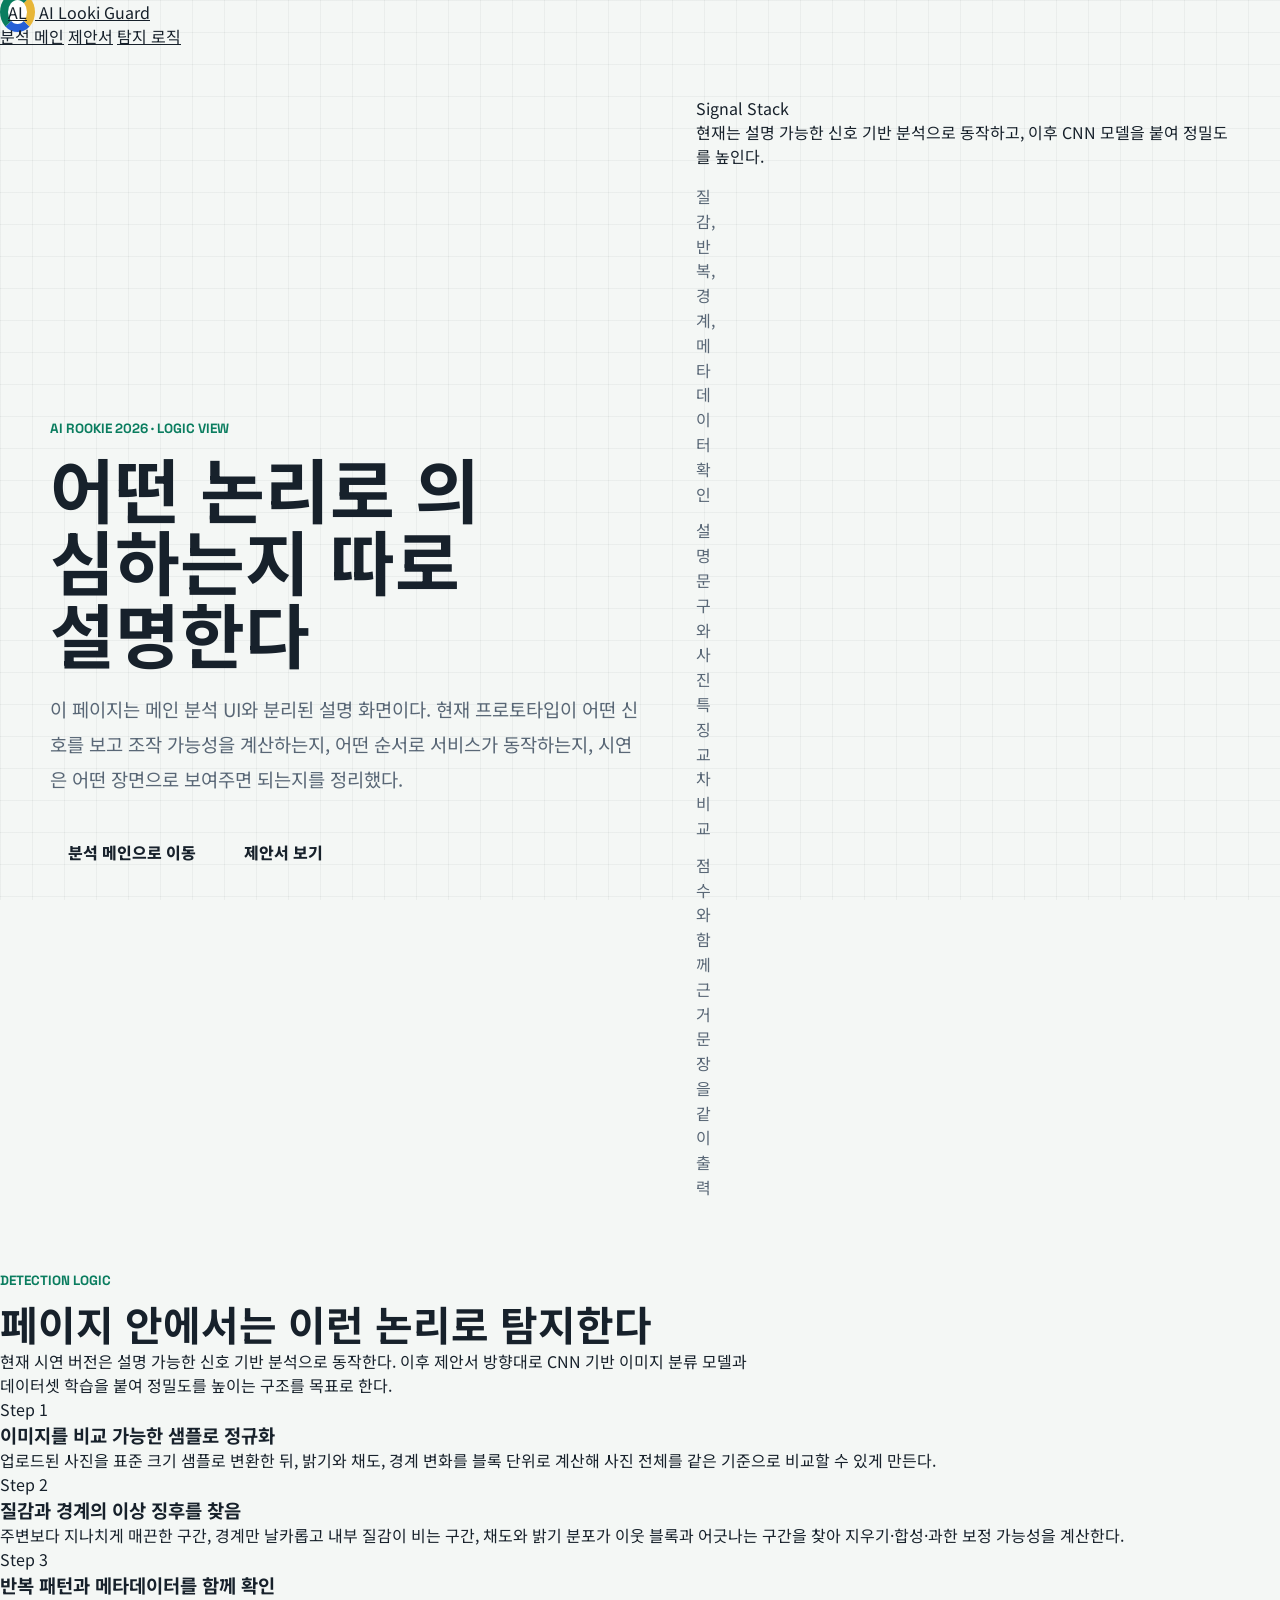
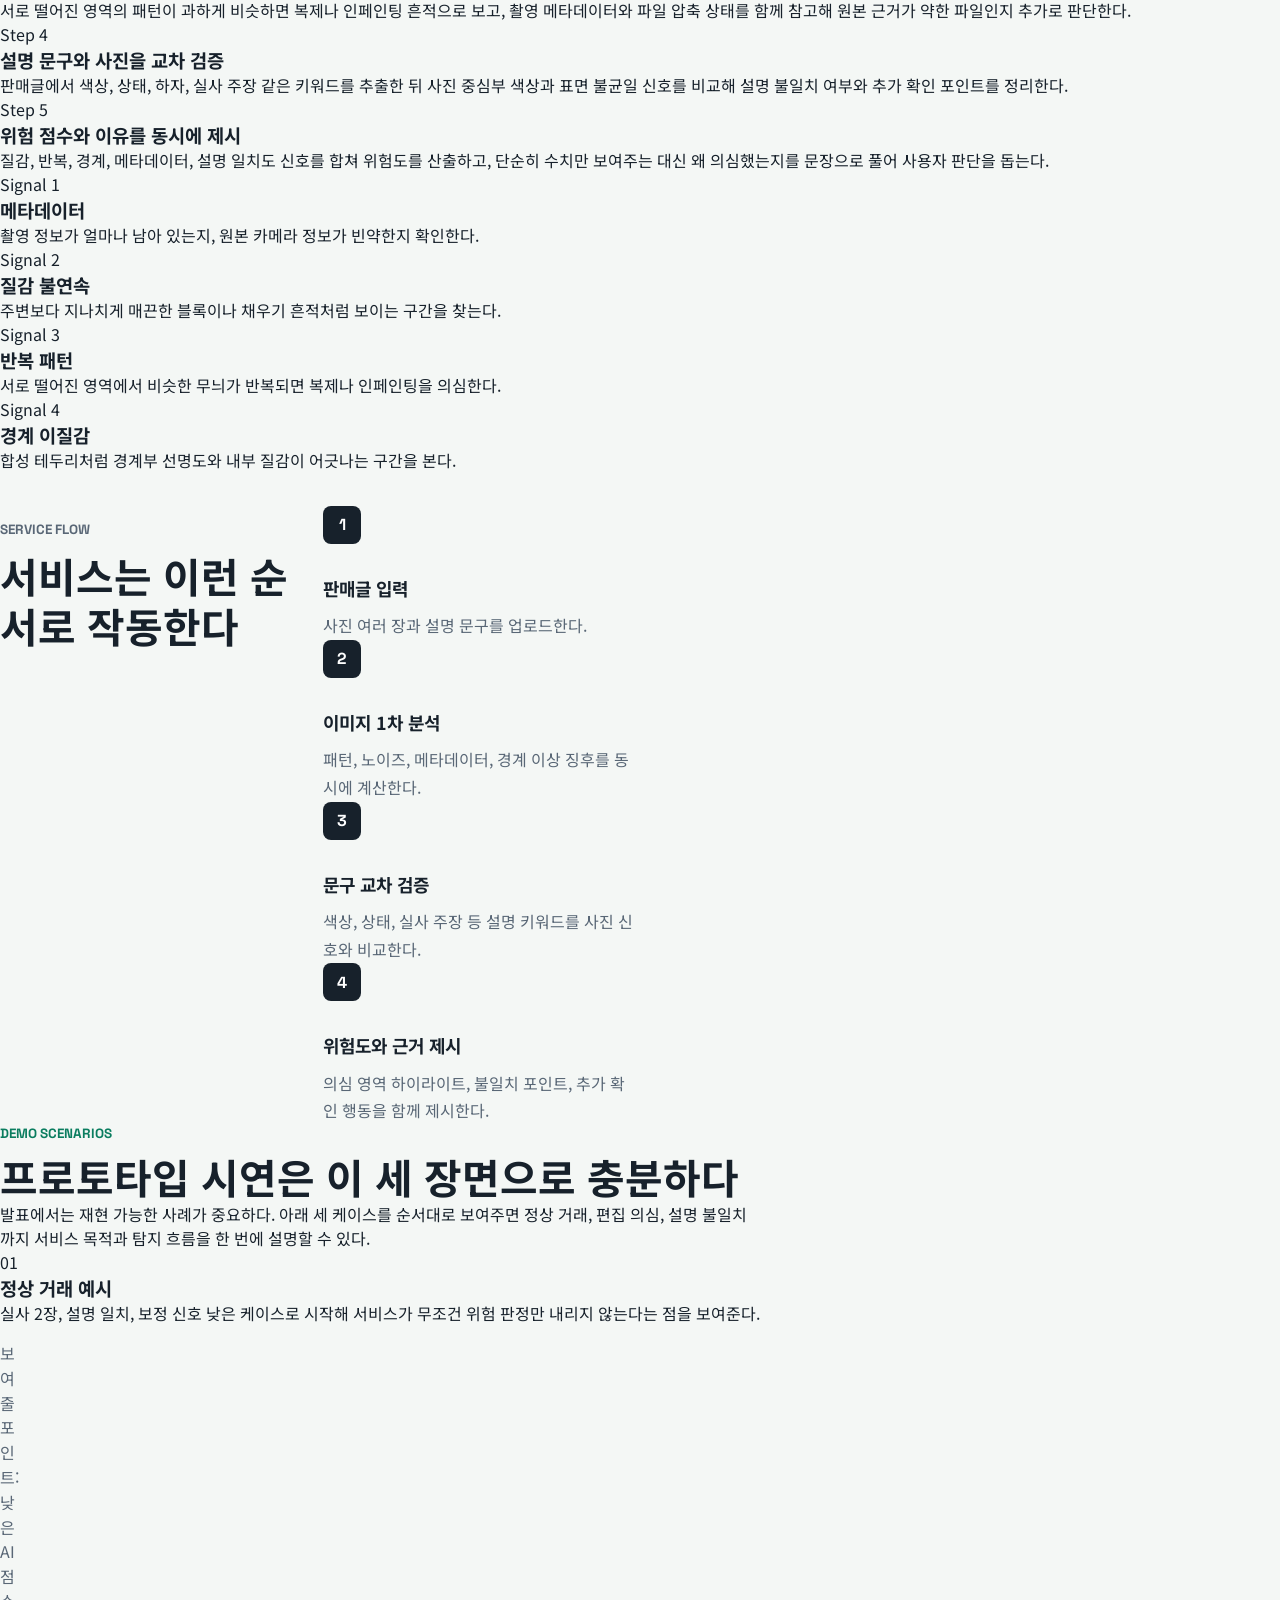
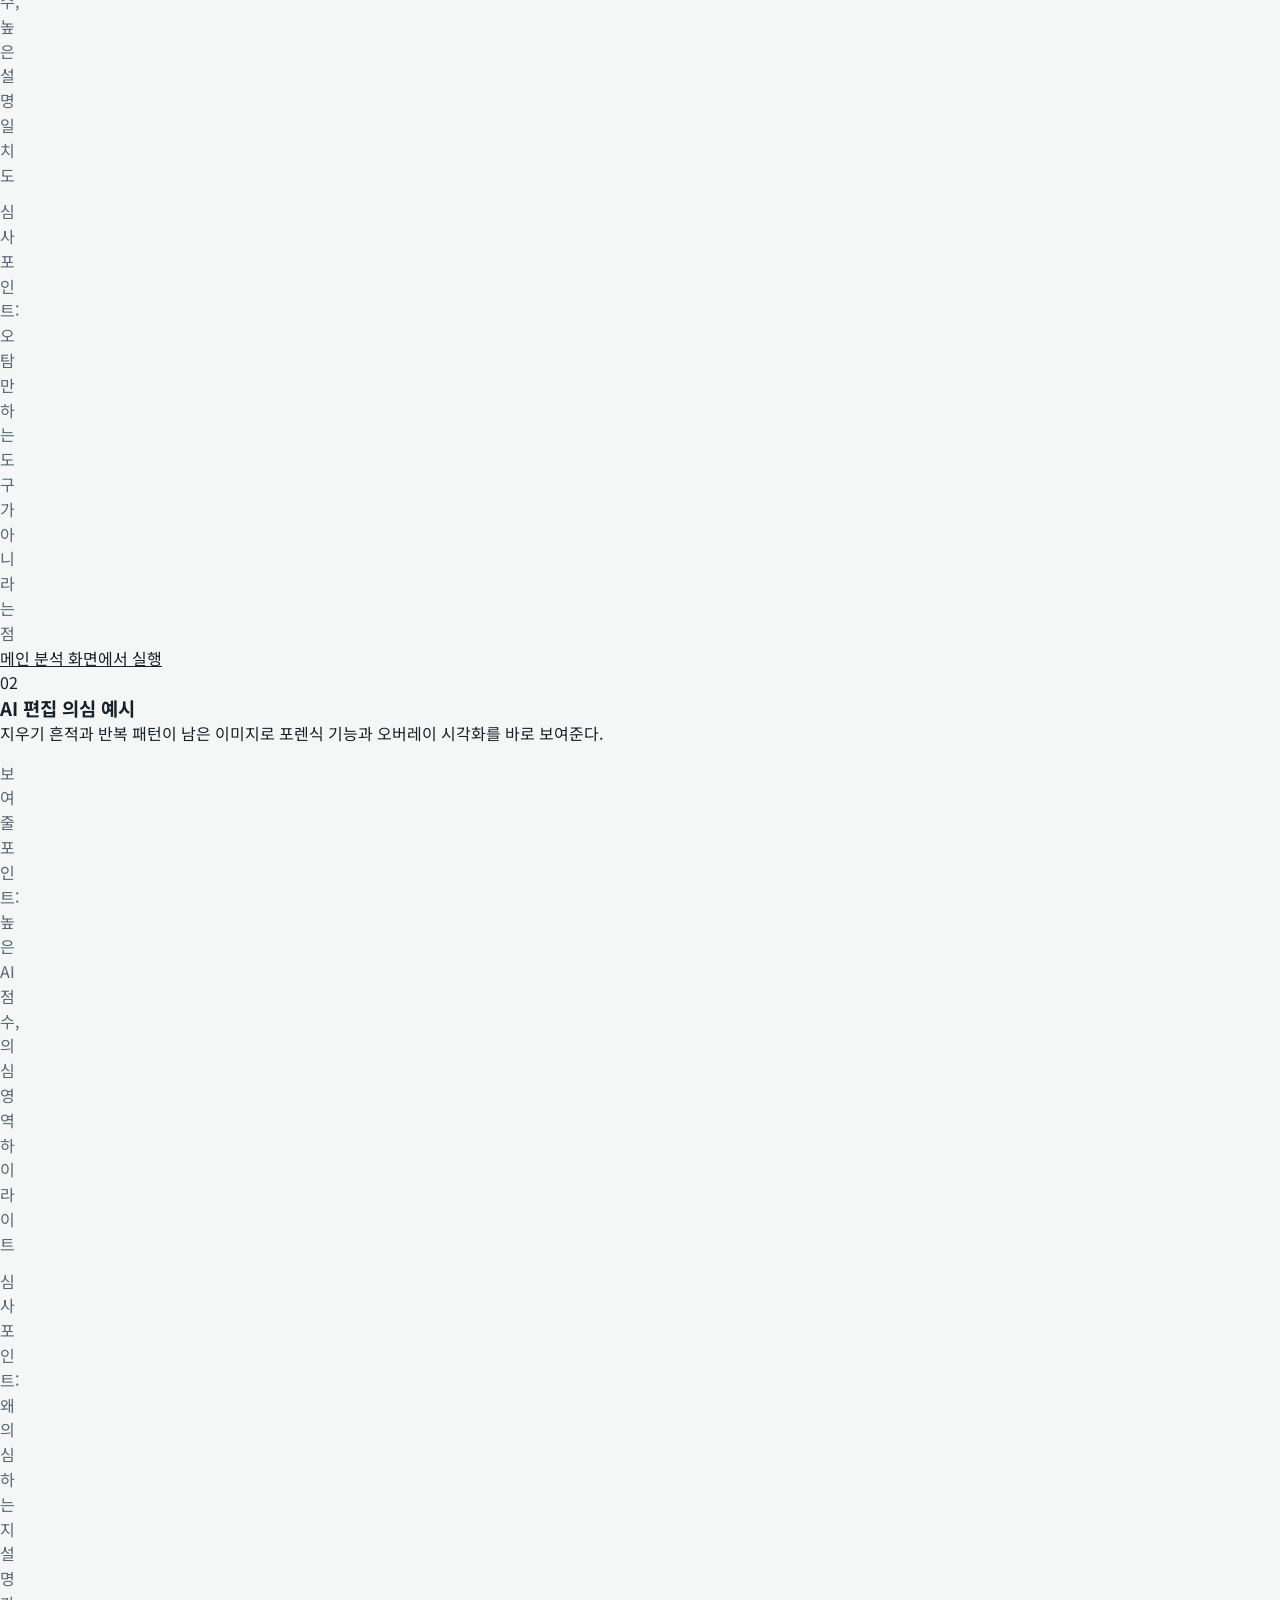
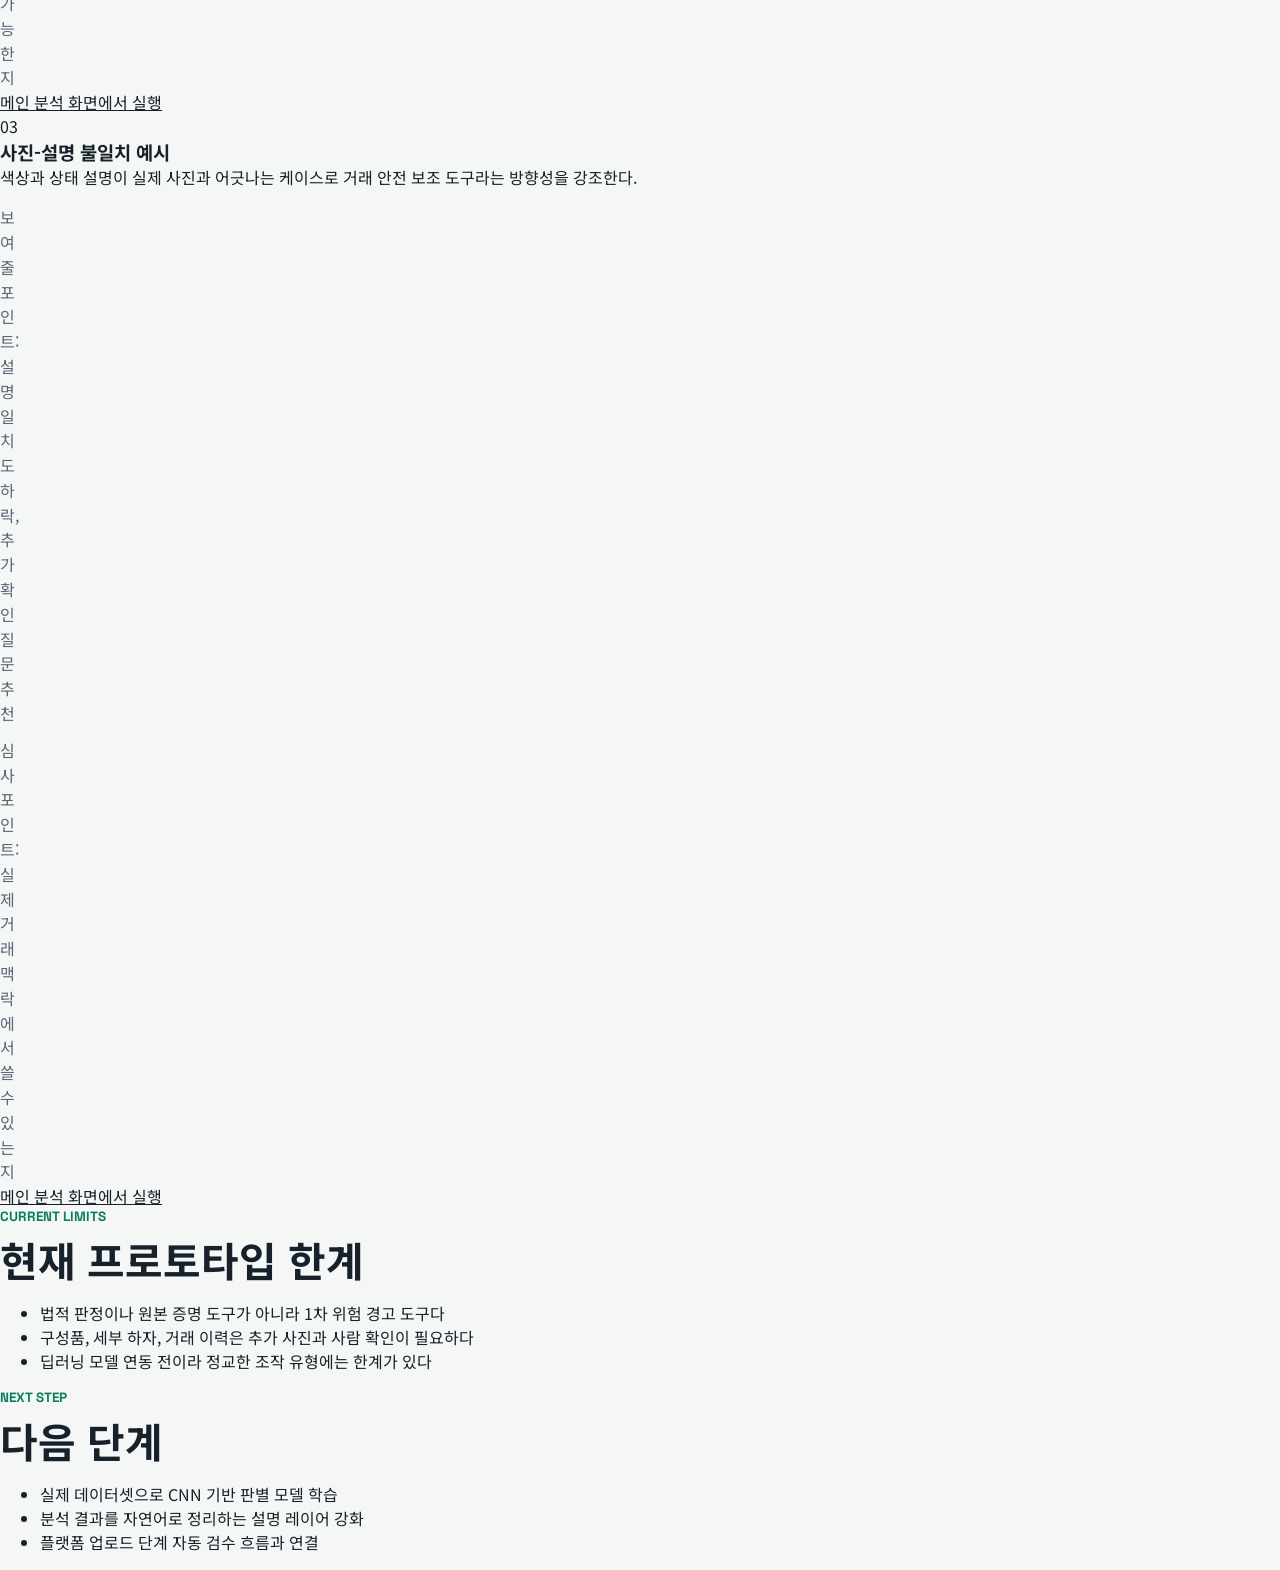
==== logic.html @ 7ae1e7b5 "Split AI Looki into analyzer, proposal, and logic pages" ====
<!DOCTYPE html>
<html lang="ko">
<head>
  <meta charset="UTF-8">
  <meta name="viewport" content="width=device-width, initial-scale=1.0">
  <title>AI Looki Guard · 탐지 로직</title>
  <meta
    name="description"
    content="AI Looki Guard 탐지 로직과 시연 흐름을 설명하는 페이지."
  >
  <link rel="preconnect" href="https://fonts.googleapis.com">
  <link rel="preconnect" href="https://fonts.gstatic.com" crossorigin>
  <link
    href="https://fonts.googleapis.com/css2?family=Space+Grotesk:wght@400;500;700&family=Noto+Sans+KR:wght@400;500;700;800&display=swap"
    rel="stylesheet"
  >
  <link rel="stylesheet" href="styles.css">
</head>
<body>
  <div class="page-glow" aria-hidden="true"></div>
  <div class="page-grid" aria-hidden="true"></div>

  <header class="site-shell header-shell">
    <div class="site-header panel-soft">
      <a class="site-brand" href="index.html">
        <span class="brand-mark">AL</span>
        <span>AI Looki Guard</span>
      </a>

      <nav class="site-nav" aria-label="주요 페이지">
        <a class="nav-link" href="index.html">분석 메인</a>
        <a class="nav-link" href="proposal.html">제안서</a>
        <a class="nav-link is-active" href="logic.html">탐지 로직</a>
      </nav>
    </div>
  </header>

  <main class="site-shell">
    <section class="hero page-hero panel">
      <div class="hero-copy">
        <p class="eyebrow">AI ROOKIE 2026 · Logic View</p>
        <h1>어떤 논리로 의심하는지 따로 설명한다</h1>
        <p class="hero-lead">
          이 페이지는 메인 분석 UI와 분리된 설명 화면이다. 현재 프로토타입이 어떤 신호를 보고 조작 가능성을
          계산하는지, 어떤 순서로 서비스가 동작하는지, 시연은 어떤 장면으로 보여주면 되는지를 정리했다.
        </p>
        <div class="hero-actions">
          <a class="button button-strong" href="index.html">분석 메인으로 이동</a>
          <a class="button button-ghost" href="proposal.html">제안서 보기</a>
        </div>
      </div>

      <div class="hero-card">
        <p class="card-label">Signal Stack</p>
        <p class="hero-side-title">현재는 설명 가능한 신호 기반 분석으로 동작하고, 이후 CNN 모델을 붙여 정밀도를 높인다.</p>
        <ul class="signal-list">
          <li>질감, 반복, 경계, 메타데이터 확인</li>
          <li>설명 문구와 사진 특징 교차 비교</li>
          <li>점수와 함께 근거 문장을 같이 출력</li>
        </ul>
      </div>
    </section>

    <section class="capability-section panel">
      <div class="section-heading section-heading-wide">
        <p class="eyebrow">Detection Logic</p>
        <h2>페이지 안에서는 이런 논리로 탐지한다</h2>
        <p class="body-copy">
          현재 시연 버전은 설명 가능한 신호 기반 분석으로 동작한다. 이후 제안서 방향대로 CNN 기반 이미지
          분류 모델과 데이터셋 학습을 붙여 정밀도를 높이는 구조를 목표로 한다.
        </p>
      </div>

      <div class="capability-grid">
        <article class="panel-soft capability-card">
          <span class="capability-kicker">Step 1</span>
          <h3>이미지를 비교 가능한 샘플로 정규화</h3>
          <p>
            업로드된 사진을 표준 크기 샘플로 변환한 뒤, 밝기와 채도, 경계 변화를 블록 단위로 계산해
            사진 전체를 같은 기준으로 비교할 수 있게 만든다.
          </p>
        </article>

        <article class="panel-soft capability-card">
          <span class="capability-kicker">Step 2</span>
          <h3>질감과 경계의 이상 징후를 찾음</h3>
          <p>
            주변보다 지나치게 매끈한 구간, 경계만 날카롭고 내부 질감이 비는 구간, 채도와 밝기 분포가
            이웃 블록과 어긋나는 구간을 찾아 지우기·합성·과한 보정 가능성을 계산한다.
          </p>
        </article>

        <article class="panel-soft capability-card">
          <span class="capability-kicker">Step 3</span>
          <h3>반복 패턴과 메타데이터를 함께 확인</h3>
          <p>
            서로 떨어진 영역의 패턴이 과하게 비슷하면 복제나 인페인팅 흔적으로 보고, 촬영 메타데이터와
            파일 압축 상태를 함께 참고해 원본 근거가 약한 파일인지 추가로 판단한다.
          </p>
        </article>

        <article class="panel-soft capability-card">
          <span class="capability-kicker">Step 4</span>
          <h3>설명 문구와 사진을 교차 검증</h3>
          <p>
            판매글에서 색상, 상태, 하자, 실사 주장 같은 키워드를 추출한 뒤 사진 중심부 색상과 표면
            불균일 신호를 비교해 설명 불일치 여부와 추가 확인 포인트를 정리한다.
          </p>
        </article>

        <article class="panel-soft capability-card">
          <span class="capability-kicker">Step 5</span>
          <h3>위험 점수와 이유를 동시에 제시</h3>
          <p>
            질감, 반복, 경계, 메타데이터, 설명 일치도 신호를 합쳐 위험도를 산출하고, 단순히 수치만 보여주는
            대신 왜 의심했는지를 문장으로 풀어 사용자 판단을 돕는다.
          </p>
        </article>
      </div>
    </section>

    <section class="page-link-grid signal-explain-grid">
      <article class="panel-soft page-link-card">
        <span class="page-link-kicker">Signal 1</span>
        <h3>메타데이터</h3>
        <p>촬영 정보가 얼마나 남아 있는지, 원본 카메라 정보가 빈약한지 확인한다.</p>
      </article>

      <article class="panel-soft page-link-card">
        <span class="page-link-kicker">Signal 2</span>
        <h3>질감 불연속</h3>
        <p>주변보다 지나치게 매끈한 블록이나 채우기 흔적처럼 보이는 구간을 찾는다.</p>
      </article>

      <article class="panel-soft page-link-card">
        <span class="page-link-kicker">Signal 3</span>
        <h3>반복 패턴</h3>
        <p>서로 떨어진 영역에서 비슷한 무늬가 반복되면 복제나 인페인팅을 의심한다.</p>
      </article>

      <article class="panel-soft page-link-card">
        <span class="page-link-kicker">Signal 4</span>
        <h3>경계 이질감</h3>
        <p>합성 테두리처럼 경계부 선명도와 내부 질감이 어긋나는 구간을 본다.</p>
      </article>
    </section>

    <section class="workflow panel">
      <div class="section-heading">
        <p class="eyebrow">Service Flow</p>
        <h2>서비스는 이런 순서로 작동한다</h2>
      </div>

      <div class="timeline">
        <article class="timeline-step">
          <span class="timeline-no">1</span>
          <h3>판매글 입력</h3>
          <p>사진 여러 장과 설명 문구를 업로드한다.</p>
        </article>
        <article class="timeline-step">
          <span class="timeline-no">2</span>
          <h3>이미지 1차 분석</h3>
          <p>패턴, 노이즈, 메타데이터, 경계 이상 징후를 동시에 계산한다.</p>
        </article>
        <article class="timeline-step">
          <span class="timeline-no">3</span>
          <h3>문구 교차 검증</h3>
          <p>색상, 상태, 실사 주장 등 설명 키워드를 사진 신호와 비교한다.</p>
        </article>
        <article class="timeline-step">
          <span class="timeline-no">4</span>
          <h3>위험도와 근거 제시</h3>
          <p>의심 영역 하이라이트, 불일치 포인트, 추가 확인 행동을 함께 제시한다.</p>
        </article>
      </div>
    </section>

    <section class="scenario-section panel">
      <div class="section-heading section-heading-wide">
        <p class="eyebrow">Demo Scenarios</p>
        <h2>프로토타입 시연은 이 세 장면으로 충분하다</h2>
        <p class="body-copy">
          발표에서는 재현 가능한 사례가 중요하다. 아래 세 케이스를 순서대로 보여주면 정상 거래,
          편집 의심, 설명 불일치까지 서비스 목적과 탐지 흐름을 한 번에 설명할 수 있다.
        </p>
      </div>

      <div class="scenario-grid">
        <article class="panel-soft scenario-card">
          <span class="scenario-index">01</span>
          <h3>정상 거래 예시</h3>
          <p class="body-copy compact-copy">
            실사 2장, 설명 일치, 보정 신호 낮은 케이스로 시작해 서비스가 무조건 위험 판정만 내리지 않는다는 점을 보여준다.
          </p>
          <ul class="signal-list scenario-list">
            <li>보여줄 포인트: 낮은 AI 점수, 높은 설명 일치도</li>
            <li>심사 포인트: 오탐만 하는 도구가 아니라는 점</li>
          </ul>
          <a class="sample-button scenario-button" href="index.html#live-detector">메인 분석 화면에서 실행</a>
        </article>

        <article class="panel-soft scenario-card">
          <span class="scenario-index">02</span>
          <h3>AI 편집 의심 예시</h3>
          <p class="body-copy compact-copy">
            지우기 흔적과 반복 패턴이 남은 이미지로 포렌식 기능과 오버레이 시각화를 바로 보여준다.
          </p>
          <ul class="signal-list scenario-list">
            <li>보여줄 포인트: 높은 AI 점수, 의심 영역 하이라이트</li>
            <li>심사 포인트: 왜 의심하는지 설명 가능한지</li>
          </ul>
          <a class="sample-button scenario-button" href="index.html#live-detector">메인 분석 화면에서 실행</a>
        </article>

        <article class="panel-soft scenario-card">
          <span class="scenario-index">03</span>
          <h3>사진-설명 불일치 예시</h3>
          <p class="body-copy compact-copy">
            색상과 상태 설명이 실제 사진과 어긋나는 케이스로 거래 안전 보조 도구라는 방향성을 강조한다.
          </p>
          <ul class="signal-list scenario-list">
            <li>보여줄 포인트: 설명 일치도 하락, 추가 확인 질문 추천</li>
            <li>심사 포인트: 실제 거래 맥락에서 쓸 수 있는지</li>
          </ul>
          <a class="sample-button scenario-button" href="index.html#live-detector">메인 분석 화면에서 실행</a>
        </article>
      </div>
    </section>

    <section class="section-grid">
      <section class="panel plan-card">
        <div class="section-heading">
          <p class="eyebrow">Current Limits</p>
          <h2>현재 프로토타입 한계</h2>
        </div>
        <ul class="detail-list">
          <li>법적 판정이나 원본 증명 도구가 아니라 1차 위험 경고 도구다</li>
          <li>구성품, 세부 하자, 거래 이력은 추가 사진과 사람 확인이 필요하다</li>
          <li>딥러닝 모델 연동 전이라 정교한 조작 유형에는 한계가 있다</li>
        </ul>
      </section>

      <section class="panel plan-card">
        <div class="section-heading">
          <p class="eyebrow">Next Step</p>
          <h2>다음 단계</h2>
        </div>
        <ul class="detail-list">
          <li>실제 데이터셋으로 CNN 기반 판별 모델 학습</li>
          <li>분석 결과를 자연어로 정리하는 설명 레이어 강화</li>
          <li>플랫폼 업로드 단계 자동 검수 흐름과 연결</li>
        </ul>
      </section>
    </section>
  </main>
</body>
</html>
---- styles.css ----
:root {
  --bg: #f4f7f5;
  --surface: #ffffff;
  --surface-strong: #eef4f1;
  --ink: #17212b;
  --muted: #596776;
  --line: #d7e0dc;
  --green: #0a7d5f;
  --green-soft: #dff3ed;
  --blue: #255fd7;
  --red: #d64f45;
  --yellow: #e7b638;
  --shadow: 0 18px 44px rgba(23, 33, 43, 0.12);
}

* {
  box-sizing: border-box;
}

html {
  scroll-behavior: smooth;
}

body {
  margin: 0;
  min-height: 100%;
  color: var(--ink);
  background: var(--bg);
  font-family: "Noto Sans KR", sans-serif;
}

body::before {
  content: "";
  position: fixed;
  inset: 0;
  z-index: -1;
  background-image:
    linear-gradient(rgba(23, 33, 43, 0.045) 1px, transparent 1px),
    linear-gradient(90deg, rgba(23, 33, 43, 0.045) 1px, transparent 1px);
  background-size: 32px 32px;
}

a {
  color: inherit;
}

h1,
h2,
h3,
p,
dl,
dd {
  margin: 0;
}

.topbar {
  position: sticky;
  top: 0;
  z-index: 20;
  display: flex;
  align-items: center;
  justify-content: space-between;
  gap: 24px;
  width: min(1180px, calc(100% - 40px));
  min-height: 68px;
  margin: 0 auto;
  padding: 12px 0;
  background: rgba(244, 247, 245, 0.86);
  backdrop-filter: blur(18px);
}

.brand {
  display: inline-flex;
  align-items: center;
  gap: 10px;
  font-family: "Space Grotesk", sans-serif;
  font-weight: 700;
  text-decoration: none;
}

.brand-mark {
  width: 28px;
  height: 28px;
  border: 8px solid var(--green);
  border-right-color: var(--yellow);
  border-bottom-color: var(--blue);
  border-radius: 50%;
  background: var(--surface);
}

.nav-links {
  display: flex;
  align-items: center;
  gap: 22px;
  color: var(--muted);
  font-size: 0.95rem;
  font-weight: 700;
}

.nav-links a {
  text-decoration: none;
}

.nav-links a:hover,
.nav-links a:focus-visible {
  color: var(--ink);
}

main {
  overflow: hidden;
}

.hero,
.section {
  width: min(1180px, calc(100% - 40px));
  margin: 0 auto;
}

.hero {
  display: grid;
  grid-template-columns: minmax(0, 1.05fr) minmax(360px, 0.95fr);
  gap: 56px;
  align-items: center;
  min-height: calc(100vh - 96px);
  padding: 48px 0 72px;
}

.hero-copy {
  max-width: 660px;
}

.eyebrow {
  color: var(--green);
  font-family: "Space Grotesk", sans-serif;
  font-size: 0.84rem;
  font-weight: 700;
  letter-spacing: 0;
  text-transform: uppercase;
}

h1 {
  max-width: 11ch;
  margin-top: 14px;
  font-size: 4.4rem;
  line-height: 1.03;
  letter-spacing: 0;
}

.hero-lead {
  max-width: 620px;
  margin-top: 24px;
  color: var(--muted);
  font-size: 1.17rem;
  line-height: 1.85;
}

.hero-actions {
  display: flex;
  flex-wrap: wrap;
  gap: 12px;
  margin-top: 32px;
}

.button {
  display: inline-flex;
  align-items: center;
  justify-content: center;
  min-height: 48px;
  padding: 0 18px;
  border-radius: 8px;
  font-weight: 800;
  text-decoration: none;
  transition:
    transform 180ms ease,
    border-color 180ms ease,
    background-color 180ms ease;
}

.button:hover,
.button:focus-visible {
  transform: translateY(-2px);
}

.button:disabled {
  cursor: not-allowed;
  opacity: 0.48;
  transform: none;
}

.button-primary {
  background: var(--ink);
  color: var(--surface);
}

.button-secondary {
  border: 1px solid var(--line);
  background: var(--surface);
}

.team-meta {
  display: grid;
  grid-template-columns: repeat(2, minmax(0, 1fr));
  gap: 14px;
  margin-top: 34px;
}

.team-meta div {
  min-height: 96px;
  padding: 16px;
  border: 1px solid var(--line);
  border-radius: 8px;
  background: rgba(255, 255, 255, 0.7);
}

.team-meta dt {
  color: var(--muted);
  font-size: 0.82rem;
  font-weight: 700;
}

.team-meta dd {
  margin-top: 8px;
  font-weight: 800;
  line-height: 1.45;
}

.scan-board {
  padding: 18px;
  border: 1px solid var(--line);
  border-radius: 8px;
  background: var(--surface);
  box-shadow: var(--shadow);
}

.listing-preview {
  display: grid;
  grid-template-columns: 190px minmax(0, 1fr);
  gap: 16px;
  align-items: stretch;
}

.sample-photo {
  position: relative;
  min-height: 220px;
  overflow: hidden;
  border: 1px solid #c8d3cf;
  border-radius: 8px;
  background:
    linear-gradient(135deg, rgba(37, 95, 215, 0.15) 0 24%, transparent 24% 100%),
    linear-gradient(160deg, #e9efee 0%, #ffffff 58%, #e1ebe7 100%);
}

.sample-photo::before {
  content: "";
  position: absolute;
  inset: 18px;
  border-radius: 8px;
  background:
    linear-gradient(90deg, transparent 0 44%, rgba(255, 255, 255, 0.68) 44% 52%, transparent 52% 100%),
    repeating-linear-gradient(0deg, rgba(23, 33, 43, 0.08) 0 2px, transparent 2px 9px);
  opacity: 0.5;
}

.phone-body {
  position: absolute;
  left: 50%;
  top: 28px;
  width: 86px;
  height: 164px;
  transform: translateX(-50%) rotate(-6deg);
  border: 7px solid #27313c;
  border-radius: 8px;
  background:
    linear-gradient(180deg, #202b36 0 18%, #f6f8f7 18% 100%);
  box-shadow: 0 18px 28px rgba(23, 33, 43, 0.22);
}

.scan-line {
  position: absolute;
  left: 14px;
  right: 14px;
  top: 104px;
  height: 3px;
  background: var(--green);
  box-shadow: 0 0 18px rgba(10, 125, 95, 0.64);
}

.heat {
  position: absolute;
  display: block;
  border: 2px solid var(--red);
  background: rgba(214, 79, 69, 0.14);
}

.heat-a {
  right: 38px;
  top: 48px;
  width: 36px;
  height: 28px;
}

.heat-b {
  left: 42px;
  bottom: 44px;
  width: 52px;
  height: 30px;
}

.heat-c {
  right: 30px;
  bottom: 68px;
  width: 38px;
  height: 42px;
}

.listing-copy {
  display: flex;
  flex-direction: column;
  justify-content: center;
  padding: 20px;
  border-radius: 8px;
  background: var(--surface-strong);
}

.listing-title {
  margin-bottom: 10px;
  font-size: 1.2rem;
  font-weight: 800;
}

.listing-copy p:last-child {
  color: var(--muted);
  line-height: 1.7;
}

.risk-summary {
  display: flex;
  align-items: center;
  justify-content: space-between;
  gap: 16px;
  margin-top: 16px;
  padding: 18px;
  border-radius: 8px;
  background: #17212b;
  color: var(--surface);
}

.label {
  display: block;
  margin-bottom: 4px;
  color: #aebac4;
  font-size: 0.82rem;
  font-weight: 700;
}

.risk-summary strong {
  font-size: 1.5rem;
}

.score {
  color: #ffd56f;
  font-family: "Space Grotesk", sans-serif;
  font-size: 2.8rem;
  font-weight: 700;
}

.signal-list {
  display: grid;
  gap: 12px;
  margin: 16px 0 0;
  padding: 0;
  list-style: none;
}

.signal-list li {
  display: grid;
  grid-template-columns: 12px minmax(0, 1fr);
  gap: 10px;
  align-items: start;
  color: var(--muted);
  line-height: 1.55;
}

.signal-dot {
  width: 10px;
  height: 10px;
  margin-top: 7px;
  border-radius: 50%;
}

.signal-dot.warning {
  background: var(--red);
}

.signal-dot.caution {
  background: var(--yellow);
}

.signal-dot.ok {
  background: var(--green);
}

.section {
  padding: 78px 0;
}

.section-heading {
  max-width: 760px;
}

.section-heading h2,
.impact-copy h2 {
  margin-top: 10px;
  font-size: 2.55rem;
  line-height: 1.22;
  letter-spacing: 0;
}

.scanner-layout {
  display: grid;
  grid-template-columns: minmax(320px, 0.92fr) minmax(0, 1.08fr);
  gap: 18px;
  margin-top: 34px;
}

.scanner-panel {
  min-height: 100%;
  padding: 22px;
  border: 1px solid var(--line);
  border-radius: 8px;
  background: var(--surface);
  box-shadow: 0 12px 30px rgba(23, 33, 43, 0.08);
}

.upload-zone {
  display: grid;
  min-height: 156px;
  place-items: center;
  gap: 8px;
  padding: 22px;
  border: 2px dashed #b8c7c1;
  border-radius: 8px;
  background: var(--surface-strong);
  color: var(--muted);
  text-align: center;
  cursor: pointer;
  transition:
    border-color 180ms ease,
    background-color 180ms ease,
    transform 180ms ease;
}

.upload-zone:hover,
.upload-zone:focus-within,
.upload-zone.is-dragging {
  border-color: var(--green);
  background: var(--green-soft);
  transform: translateY(-2px);
}

.upload-zone strong {
  color: var(--ink);
  font-size: 1.1rem;
}

.upload-token {
  display: grid;
  place-items: center;
  width: 46px;
  height: 46px;
  border-radius: 8px;
  background: var(--ink);
  color: var(--surface);
  font-family: "Space Grotesk", sans-serif;
  font-weight: 700;
}

.sr-only {
  position: absolute;
  width: 1px;
  height: 1px;
  padding: 0;
  overflow: hidden;
  clip: rect(0, 0, 0, 0);
  white-space: nowrap;
  border: 0;
}

.field-label {
  display: block;
  margin-top: 18px;
  font-size: 0.88rem;
  font-weight: 800;
}

textarea {
  width: 100%;
  margin-top: 8px;
  padding: 14px;
  border: 1px solid var(--line);
  border-radius: 8px;
  color: var(--ink);
  background: #fbfdfc;
  font: inherit;
  line-height: 1.55;
  resize: vertical;
}

textarea:focus-visible {
  outline: 3px solid rgba(10, 125, 95, 0.18);
  border-color: var(--green);
}

.scanner-actions {
  display: flex;
  flex-wrap: wrap;
  gap: 10px;
  margin-top: 14px;
}

.preview-box {
  position: relative;
  display: grid;
  min-height: 260px;
  margin-top: 18px;
  overflow: hidden;
  place-items: center;
  border: 1px solid var(--line);
  border-radius: 8px;
  background:
    linear-gradient(135deg, rgba(37, 95, 215, 0.08), transparent 36%),
    #f8fbfa;
}

.preview-box img {
  display: none;
  width: 100%;
  height: 100%;
  max-height: 420px;
  object-fit: contain;
}

.preview-box.has-image img {
  display: block;
}

.preview-placeholder {
  color: var(--muted);
  font-weight: 800;
}

.preview-box.has-image .preview-placeholder {
  display: none;
}

.preview-meta {
  margin-top: 10px;
  color: var(--muted);
  font-size: 0.9rem;
  line-height: 1.55;
}

.result-panel {
  display: grid;
  align-content: start;
  gap: 18px;
}

.result-topline {
  display: flex;
  align-items: center;
  justify-content: space-between;
  gap: 12px;
}

.verdict-badge,
.model-chip {
  display: inline-flex;
  align-items: center;
  min-height: 32px;
  padding: 0 10px;
  border-radius: 8px;
  font-size: 0.82rem;
  font-weight: 800;
}

.verdict-badge.neutral {
  background: #ecf1ef;
  color: var(--muted);
}

.verdict-badge.safe {
  background: var(--green-soft);
  color: var(--green);
}

.verdict-badge.caution {
  background: #fff4d6;
  color: #8b6200;
}

.verdict-badge.danger {
  background: #ffe4e1;
  color: var(--red);
}

.model-chip {
  background: #edf2ff;
  color: var(--blue);
}

.risk-meter {
  display: grid;
  grid-template-columns: 132px minmax(0, 1fr);
  gap: 20px;
  align-items: center;
}

.risk-ring {
  display: grid;
  width: 132px;
  height: 132px;
  place-items: center;
  border-radius: 50%;
  background:
    radial-gradient(circle, var(--surface) 0 58%, transparent 59%),
    conic-gradient(var(--green) 0deg, #e6eeeb 0deg);
  color: var(--ink);
}

.risk-ring strong {
  align-self: end;
  font-family: "Space Grotesk", sans-serif;
  font-size: 2.4rem;
  line-height: 1;
}

.risk-ring span {
  align-self: start;
  color: var(--muted);
  font-weight: 800;
}

.risk-meter h3 {
  font-size: 1.45rem;
  line-height: 1.35;
}

.risk-meter p {
  margin-top: 8px;
  color: var(--muted);
  line-height: 1.68;
}

.meter-bar {
  height: 10px;
  overflow: hidden;
  border-radius: 8px;
  background: #e6eeeb;
}

.meter-bar span {
  display: block;
  width: 0%;
  height: 100%;
  border-radius: 8px;
  background: var(--green);
  transition:
    width 240ms ease,
    background-color 240ms ease;
}

.result-list {
  display: grid;
  gap: 10px;
  margin: 0;
  padding: 0;
  list-style: none;
}

.result-list li {
  padding: 14px;
  border: 1px solid var(--line);
  border-radius: 8px;
  color: var(--muted);
  background: #fbfdfc;
  line-height: 1.62;
}

.metric-grid {
  display: grid;
  grid-template-columns: repeat(2, minmax(0, 1fr));
  gap: 10px;
}

.metric-grid article {
  min-height: 88px;
  padding: 14px;
  border: 1px solid var(--line);
  border-radius: 8px;
  background: var(--surface-strong);
}

.metric-grid span {
  display: block;
  color: var(--muted);
  font-size: 0.82rem;
  font-weight: 800;
}

.metric-grid strong {
  display: block;
  margin-top: 10px;
  font-family: "Space Grotesk", sans-serif;
  font-size: 1.6rem;
}

.problem-grid,
.build-grid {
  display: grid;
  grid-template-columns: repeat(3, minmax(0, 1fr));
  gap: 16px;
  margin-top: 34px;
}

.build-grid {
  grid-template-columns: repeat(4, minmax(0, 1fr));
}

.info-card {
  min-height: 214px;
  padding: 22px;
  border: 1px solid var(--line);
  border-radius: 8px;
  background: var(--surface);
}

.card-number {
  display: inline-block;
  margin-bottom: 42px;
  color: var(--green);
  font-family: "Space Grotesk", sans-serif;
  font-weight: 700;
}

.info-card h3,
.feature-row h3,
.workflow h3,
.roadmap h3 {
  font-size: 1.12rem;
  line-height: 1.35;
}

.info-card p,
.feature-row p,
.workflow p,
.roadmap p,
.impact-copy p {
  margin-top: 12px;
  color: var(--muted);
  line-height: 1.74;
}

.split-section {
  display: grid;
  grid-template-columns: minmax(280px, 0.78fr) minmax(0, 1fr);
  gap: 56px;
  align-items: start;
}

.feature-list {
  display: grid;
  gap: 12px;
}

.feature-row {
  display: grid;
  grid-template-columns: 44px minmax(0, 1fr);
  gap: 16px;
  padding: 20px;
  border: 1px solid var(--line);
  border-radius: 8px;
  background: rgba(255, 255, 255, 0.76);
}

.feature-index {
  display: grid;
  place-items: center;
  width: 44px;
  height: 44px;
  border-radius: 8px;
  background: var(--green-soft);
  color: var(--green);
  font-family: "Space Grotesk", sans-serif;
  font-weight: 700;
}

.workflow {
  display: grid;
  grid-template-columns: repeat(4, minmax(0, 1fr));
  gap: 12px;
  margin: 34px 0 0;
  padding: 0;
  list-style: none;
  counter-reset: none;
}

.workflow li {
  min-height: 216px;
  padding: 20px;
  border: 1px solid var(--line);
  border-radius: 8px;
  background: var(--surface);
}

.workflow span {
  display: grid;
  place-items: center;
  width: 38px;
  height: 38px;
  margin-bottom: 32px;
  border-radius: 8px;
  background: #17212b;
  color: var(--surface);
  font-family: "Space Grotesk", sans-serif;
  font-weight: 700;
}

.roadmap {
  display: grid;
  grid-template-columns: repeat(3, minmax(0, 1fr));
  gap: 0;
  margin-top: 34px;
  border: 1px solid var(--line);
  border-radius: 8px;
  overflow: hidden;
  background: var(--surface);
}

.roadmap article {
  min-height: 230px;
  padding: 24px;
  border-right: 1px solid var(--line);
}

.roadmap article:last-child {
  border-right: 0;
}

.roadmap span {
  display: inline-block;
  margin-bottom: 38px;
  color: var(--blue);
  font-weight: 800;
}

.impact-section {
  padding-bottom: 92px;
}

.impact-copy {
  max-width: 840px;
  padding: 34px;
  border-left: 6px solid var(--green);
  background: var(--surface);
  box-shadow: var(--shadow);
}

.impact-copy p:last-child {
  font-size: 1.05rem;
}

@media (max-width: 1040px) {
  .hero,
  .split-section,
  .scanner-layout {
    grid-template-columns: 1fr;
  }

  .hero {
    gap: 34px;
    min-height: auto;
  }

  .build-grid,
  .workflow {
    grid-template-columns: repeat(2, minmax(0, 1fr));
  }
}

@media (max-width: 760px) {
  .topbar {
    width: min(100% - 28px, 1180px);
    align-items: flex-start;
  }

  .nav-links {
    display: none;
  }

  .hero,
  .section {
    width: min(100% - 28px, 1180px);
  }

  .hero {
    padding-top: 30px;
    padding-bottom: 44px;
  }

  h1 {
    max-width: none;
    font-size: 3rem;
  }

  .hero-lead {
    font-size: 1.02rem;
  }

  .team-meta,
  .listing-preview,
  .problem-grid,
  .build-grid,
  .workflow,
  .roadmap {
    grid-template-columns: 1fr;
  }

  .section {
    padding: 54px 0;
  }

  .section-heading h2,
  .impact-copy h2 {
    font-size: 2rem;
  }

  .roadmap article {
    border-right: 0;
    border-bottom: 1px solid var(--line);
  }

  .roadmap article:last-child {
    border-bottom: 0;
  }

  .impact-copy {
    padding: 24px;
  }
}

@media (max-width: 520px) {
  h1 {
    font-size: 2.55rem;
  }

  .hero-actions {
    display: grid;
  }

  .button {
    width: 100%;
  }

  .risk-summary {
    align-items: flex-start;
    flex-direction: column;
  }

  .risk-meter,
  .metric-grid {
    grid-template-columns: 1fr;
  }

  .score {
    font-size: 2.25rem;
  }
}
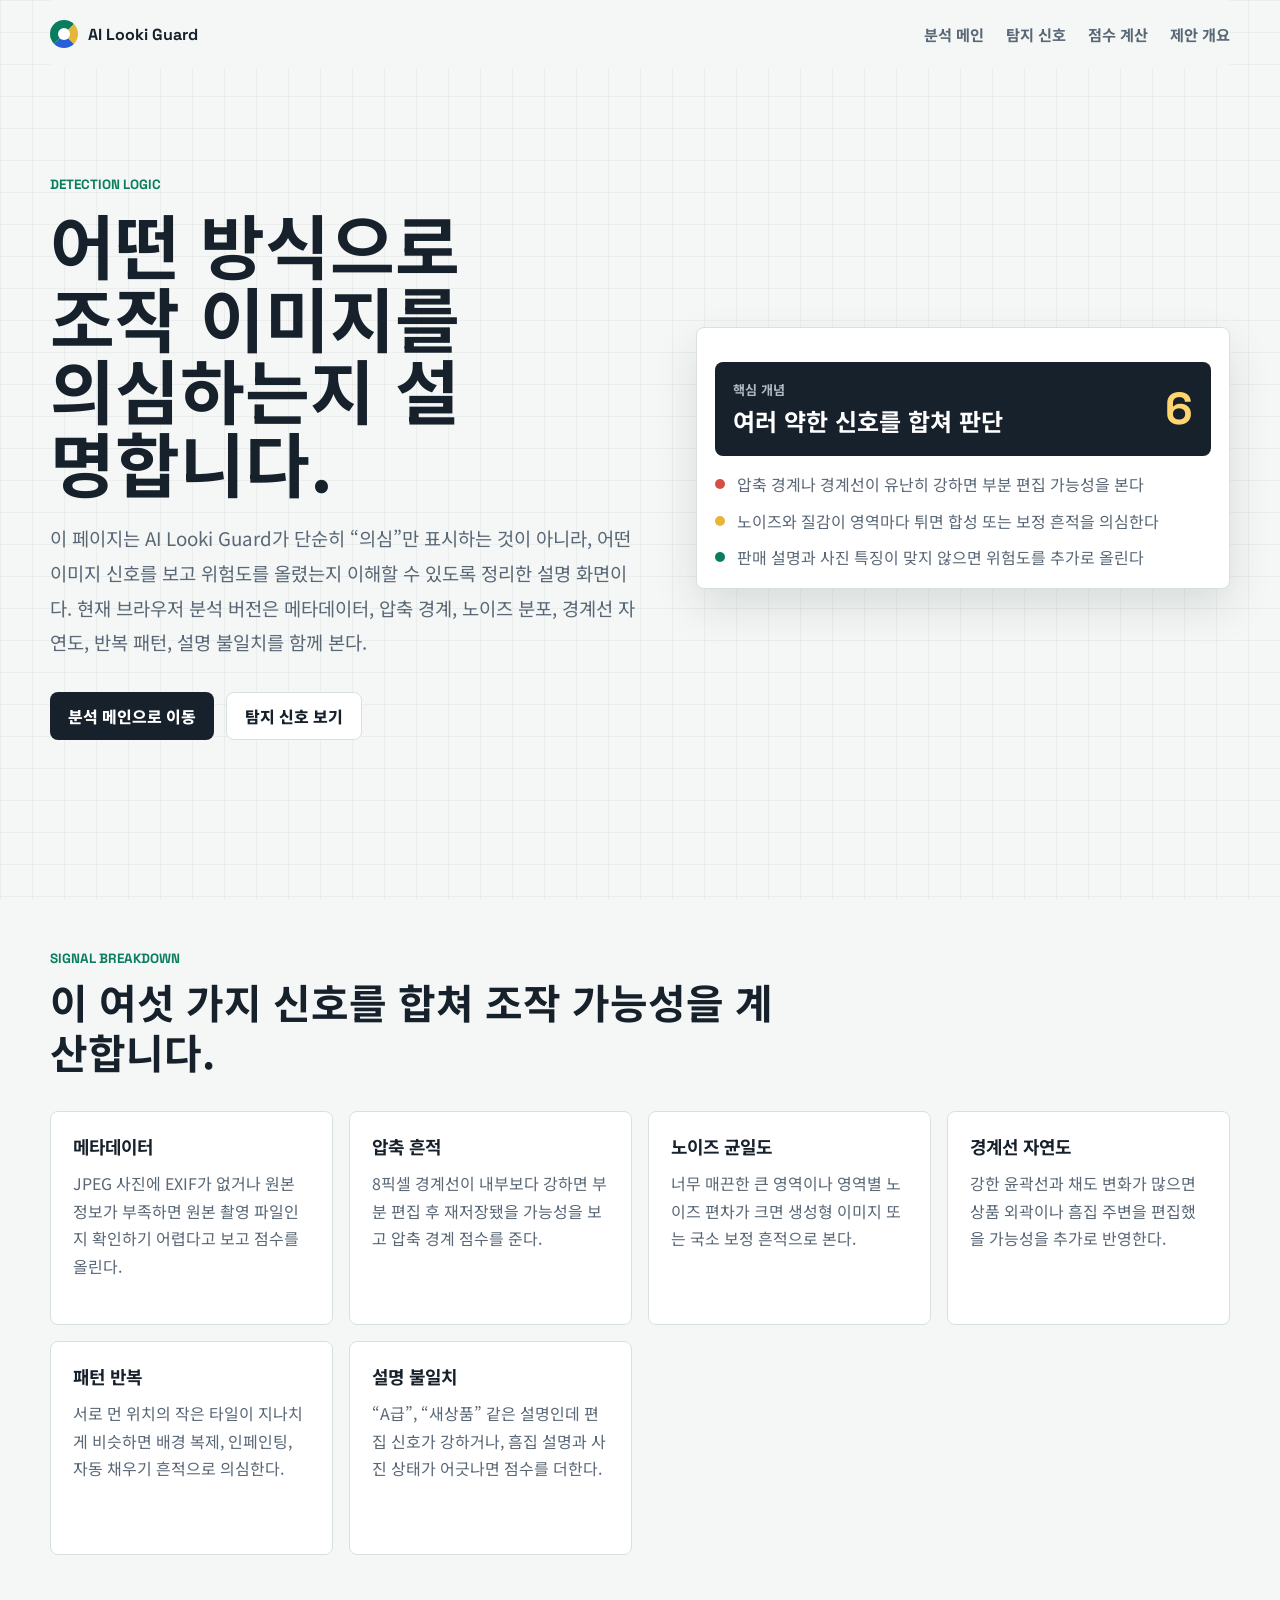
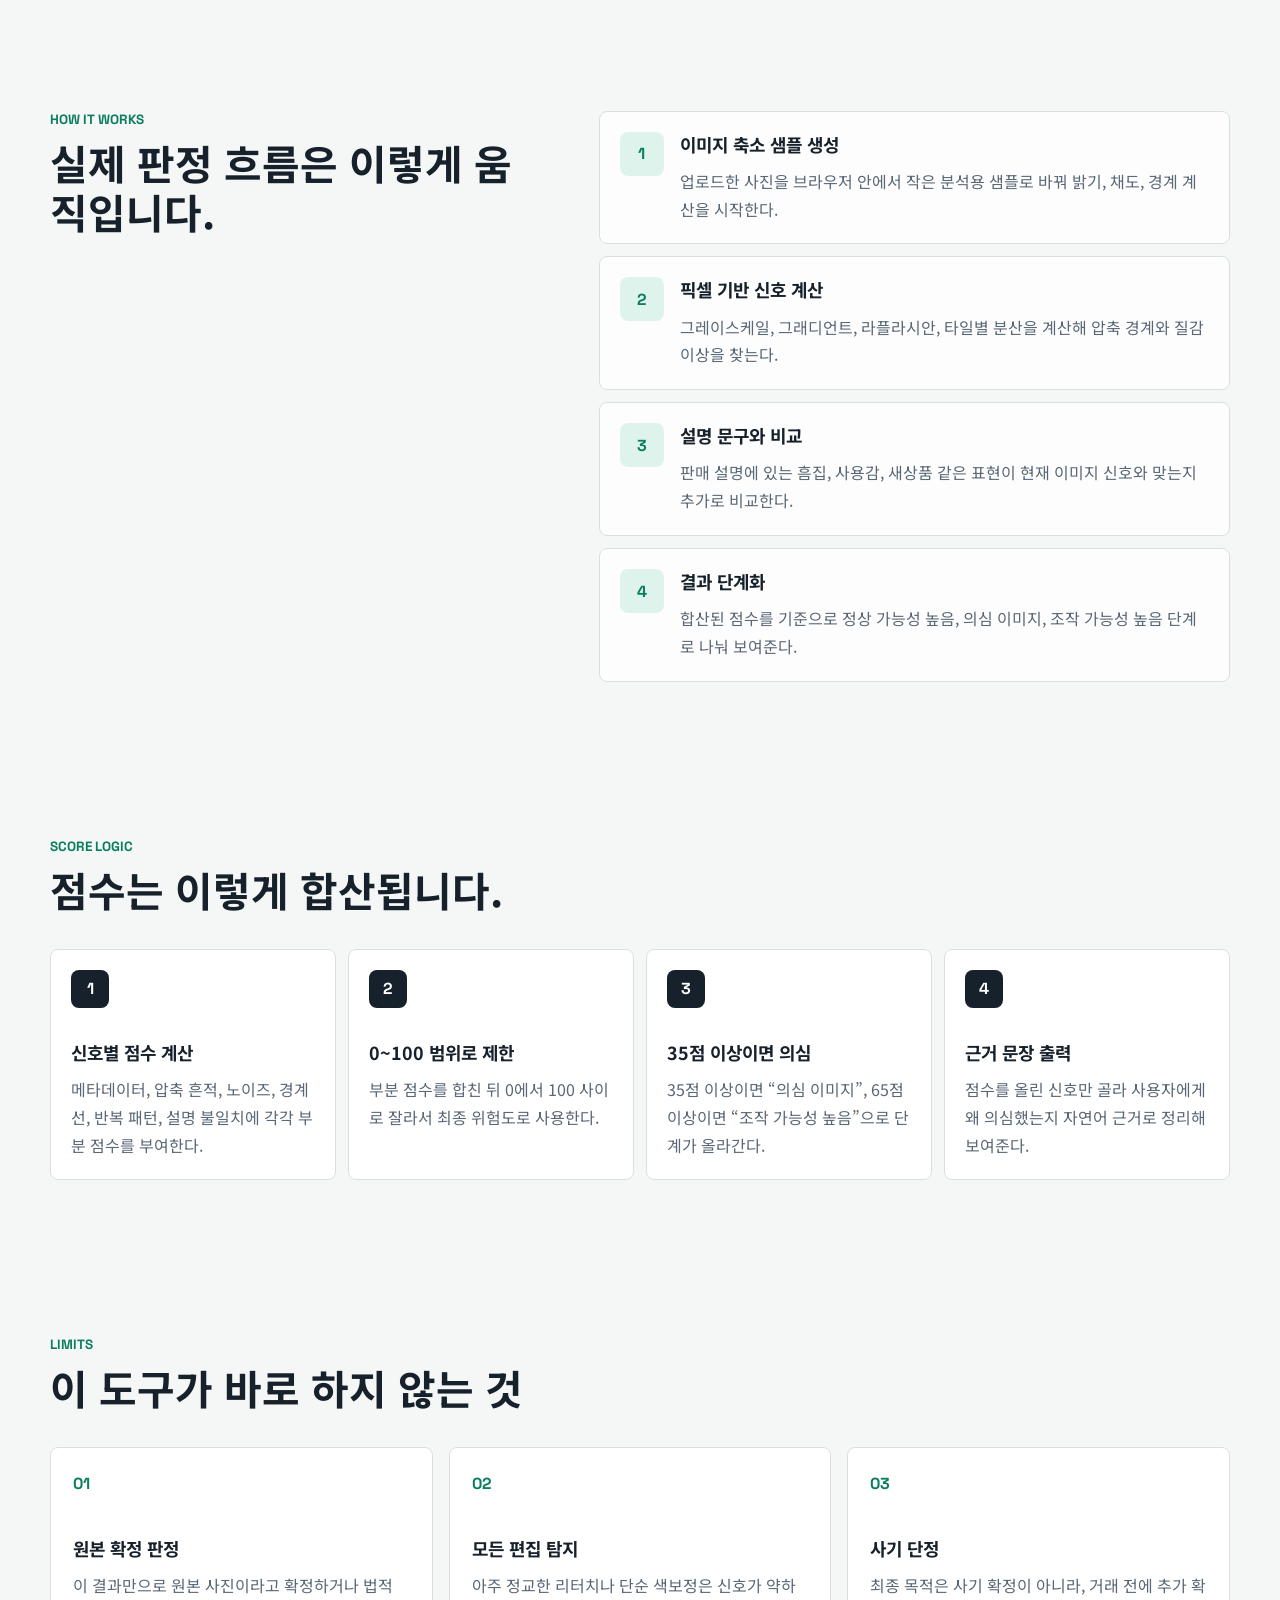
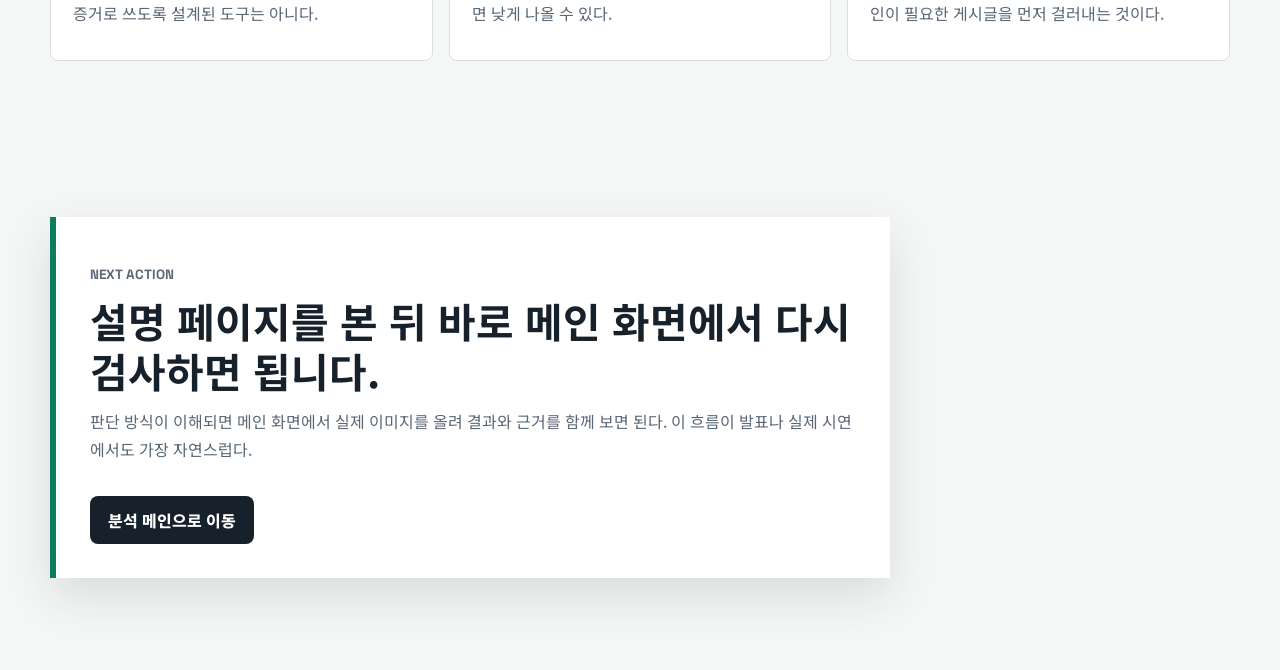
==== commit 4a30752c: "Make scanner the root page and add logic explainer" ====
--- a/logic.html
+++ b/logic.html
@@ -3,254 +3,209 @@
 <head>
   <meta charset="UTF-8">
   <meta name="viewport" content="width=device-width, initial-scale=1.0">
-  <title>AI Looki Guard · 탐지 로직</title>
+  <title>탐지 방식 설명 | AI Looki Guard</title>
   <meta
     name="description"
-    content="AI Looki Guard 탐지 로직과 시연 흐름을 설명하는 페이지."
+    content="AI Looki Guard가 어떤 방식으로 조작 이미지를 의심하는지 신호별로 설명하는 페이지입니다."
   >
   <link rel="preconnect" href="https://fonts.googleapis.com">
   <link rel="preconnect" href="https://fonts.gstatic.com" crossorigin>
   <link
-    href="https://fonts.googleapis.com/css2?family=Space+Grotesk:wght@400;500;700&family=Noto+Sans+KR:wght@400;500;700;800&display=swap"
+    href="https://fonts.googleapis.com/css2?family=Noto+Sans+KR:wght@400;500;700;800&family=Space+Grotesk:wght@500;700&display=swap"
     rel="stylesheet"
   >
   <link rel="stylesheet" href="styles.css">
 </head>
 <body>
-  <div class="page-glow" aria-hidden="true"></div>
-  <div class="page-grid" aria-hidden="true"></div>
-
-  <header class="site-shell header-shell">
-    <div class="site-header panel-soft">
-      <a class="site-brand" href="index.html">
-        <span class="brand-mark">AL</span>
-        <span>AI Looki Guard</span>
-      </a>
-
-      <nav class="site-nav" aria-label="주요 페이지">
-        <a class="nav-link" href="index.html">분석 메인</a>
-        <a class="nav-link" href="proposal.html">제안서</a>
-        <a class="nav-link is-active" href="logic.html">탐지 로직</a>
-      </nav>
-    </div>
+  <header class="topbar">
+    <a class="brand" href="index.html" aria-label="AI Looki Guard 홈">
+      <span class="brand-mark" aria-hidden="true"></span>
+      AI Looki Guard
+    </a>
+    <nav class="nav-links" aria-label="주요 섹션">
+      <a href="index.html">분석 메인</a>
+      <a href="#signals">탐지 신호</a>
+      <a href="#score">점수 계산</a>
+      <a href="proposal.html">제안 개요</a>
+    </nav>
   </header>
 
-  <main class="site-shell">
-    <section class="hero page-hero panel">
+  <main id="top">
+    <section class="hero" aria-labelledby="logic-title">
       <div class="hero-copy">
-        <p class="eyebrow">AI ROOKIE 2026 · Logic View</p>
-        <h1>어떤 논리로 의심하는지 따로 설명한다</h1>
+        <p class="eyebrow">Detection Logic</p>
+        <h1 id="logic-title">어떤 방식으로 조작 이미지를 의심하는지 설명합니다.</h1>
         <p class="hero-lead">
-          이 페이지는 메인 분석 UI와 분리된 설명 화면이다. 현재 프로토타입이 어떤 신호를 보고 조작 가능성을
-          계산하는지, 어떤 순서로 서비스가 동작하는지, 시연은 어떤 장면으로 보여주면 되는지를 정리했다.
+          이 페이지는 AI Looki Guard가 단순히 “의심”만 표시하는 것이 아니라, 어떤 이미지 신호를 보고
+          위험도를 올렸는지 이해할 수 있도록 정리한 설명 화면이다. 현재 브라우저 분석 버전은
+          메타데이터, 압축 경계, 노이즈 분포, 경계선 자연도, 반복 패턴, 설명 불일치를 함께 본다.
         </p>
         <div class="hero-actions">
-          <a class="button button-strong" href="index.html">분석 메인으로 이동</a>
-          <a class="button button-ghost" href="proposal.html">제안서 보기</a>
+          <a class="button button-primary" href="index.html">분석 메인으로 이동</a>
+          <a class="button button-secondary" href="#signals">탐지 신호 보기</a>
         </div>
       </div>
 
-      <div class="hero-card">
-        <p class="card-label">Signal Stack</p>
-        <p class="hero-side-title">현재는 설명 가능한 신호 기반 분석으로 동작하고, 이후 CNN 모델을 붙여 정밀도를 높인다.</p>
+      <aside class="scan-board" aria-label="탐지 신호 요약">
+        <div class="risk-summary">
+          <div>
+            <span class="label">핵심 개념</span>
+            <strong>여러 약한 신호를 합쳐 판단</strong>
+          </div>
+          <span class="score">6</span>
+        </div>
         <ul class="signal-list">
-          <li>질감, 반복, 경계, 메타데이터 확인</li>
-          <li>설명 문구와 사진 특징 교차 비교</li>
-          <li>점수와 함께 근거 문장을 같이 출력</li>
+          <li>
+            <span class="signal-dot warning"></span>
+            압축 경계나 경계선이 유난히 강하면 부분 편집 가능성을 본다
+          </li>
+          <li>
+            <span class="signal-dot caution"></span>
+            노이즈와 질감이 영역마다 튀면 합성 또는 보정 흔적을 의심한다
+          </li>
+          <li>
+            <span class="signal-dot ok"></span>
+            판매 설명과 사진 특징이 맞지 않으면 위험도를 추가로 올린다
+          </li>
         </ul>
-      </div>
-    </section>
-
-    <section class="capability-section panel">
-      <div class="section-heading section-heading-wide">
-        <p class="eyebrow">Detection Logic</p>
-        <h2>페이지 안에서는 이런 논리로 탐지한다</h2>
-        <p class="body-copy">
-          현재 시연 버전은 설명 가능한 신호 기반 분석으로 동작한다. 이후 제안서 방향대로 CNN 기반 이미지
-          분류 모델과 데이터셋 학습을 붙여 정밀도를 높이는 구조를 목표로 한다.
+      </aside>
+    </section>
+
+    <section id="signals" class="section build-section" aria-labelledby="signals-title">
+      <div class="section-heading">
+        <p class="eyebrow">Signal Breakdown</p>
+        <h2 id="signals-title">이 여섯 가지 신호를 합쳐 조작 가능성을 계산합니다.</h2>
+      </div>
+      <div class="build-grid">
+        <article class="info-card">
+          <h3>메타데이터</h3>
+          <p>JPEG 사진에 EXIF가 없거나 원본 정보가 부족하면 원본 촬영 파일인지 확인하기 어렵다고 보고 점수를 올린다.</p>
+        </article>
+        <article class="info-card">
+          <h3>압축 흔적</h3>
+          <p>8픽셀 경계선이 내부보다 강하면 부분 편집 후 재저장됐을 가능성을 보고 압축 경계 점수를 준다.</p>
+        </article>
+        <article class="info-card">
+          <h3>노이즈 균일도</h3>
+          <p>너무 매끈한 큰 영역이나 영역별 노이즈 편차가 크면 생성형 이미지 또는 국소 보정 흔적으로 본다.</p>
+        </article>
+        <article class="info-card">
+          <h3>경계선 자연도</h3>
+          <p>강한 윤곽선과 채도 변화가 많으면 상품 외곽이나 흠집 주변을 편집했을 가능성을 추가로 반영한다.</p>
+        </article>
+        <article class="info-card">
+          <h3>패턴 반복</h3>
+          <p>서로 먼 위치의 작은 타일이 지나치게 비슷하면 배경 복제, 인페인팅, 자동 채우기 흔적으로 의심한다.</p>
+        </article>
+        <article class="info-card">
+          <h3>설명 불일치</h3>
+          <p>“A급”, “새상품” 같은 설명인데 편집 신호가 강하거나, 흠집 설명과 사진 상태가 어긋나면 점수를 더한다.</p>
+        </article>
+      </div>
+    </section>
+
+    <section class="section split-section" aria-labelledby="flow-title">
+      <div class="section-heading">
+        <p class="eyebrow">How It Works</p>
+        <h2 id="flow-title">실제 판정 흐름은 이렇게 움직입니다.</h2>
+      </div>
+      <div class="feature-list">
+        <article class="feature-row">
+          <span class="feature-index">1</span>
+          <div>
+            <h3>이미지 축소 샘플 생성</h3>
+            <p>업로드한 사진을 브라우저 안에서 작은 분석용 샘플로 바꿔 밝기, 채도, 경계 계산을 시작한다.</p>
+          </div>
+        </article>
+        <article class="feature-row">
+          <span class="feature-index">2</span>
+          <div>
+            <h3>픽셀 기반 신호 계산</h3>
+            <p>그레이스케일, 그래디언트, 라플라시안, 타일별 분산을 계산해 압축 경계와 질감 이상을 찾는다.</p>
+          </div>
+        </article>
+        <article class="feature-row">
+          <span class="feature-index">3</span>
+          <div>
+            <h3>설명 문구와 비교</h3>
+            <p>판매 설명에 있는 흠집, 사용감, 새상품 같은 표현이 현재 이미지 신호와 맞는지 추가로 비교한다.</p>
+          </div>
+        </article>
+        <article class="feature-row">
+          <span class="feature-index">4</span>
+          <div>
+            <h3>결과 단계화</h3>
+            <p>합산된 점수를 기준으로 정상 가능성 높음, 의심 이미지, 조작 가능성 높음 단계로 나눠 보여준다.</p>
+          </div>
+        </article>
+      </div>
+    </section>
+
+    <section id="score" class="section workflow-section" aria-labelledby="score-title">
+      <div class="section-heading">
+        <p class="eyebrow">Score Logic</p>
+        <h2 id="score-title">점수는 이렇게 합산됩니다.</h2>
+      </div>
+      <ol class="workflow">
+        <li>
+          <span>1</span>
+          <h3>신호별 점수 계산</h3>
+          <p>메타데이터, 압축 흔적, 노이즈, 경계선, 반복 패턴, 설명 불일치에 각각 부분 점수를 부여한다.</p>
+        </li>
+        <li>
+          <span>2</span>
+          <h3>0~100 범위로 제한</h3>
+          <p>부분 점수를 합친 뒤 0에서 100 사이로 잘라서 최종 위험도로 사용한다.</p>
+        </li>
+        <li>
+          <span>3</span>
+          <h3>35점 이상이면 의심</h3>
+          <p>35점 이상이면 “의심 이미지”, 65점 이상이면 “조작 가능성 높음”으로 단계가 올라간다.</p>
+        </li>
+        <li>
+          <span>4</span>
+          <h3>근거 문장 출력</h3>
+          <p>점수를 올린 신호만 골라 사용자에게 왜 의심했는지 자연어 근거로 정리해 보여준다.</p>
+        </li>
+      </ol>
+    </section>
+
+    <section class="section problem-section" aria-labelledby="limits-title">
+      <div class="section-heading">
+        <p class="eyebrow">Limits</p>
+        <h2 id="limits-title">이 도구가 바로 하지 않는 것</h2>
+      </div>
+      <div class="problem-grid">
+        <article class="info-card">
+          <span class="card-number">01</span>
+          <h3>원본 확정 판정</h3>
+          <p>이 결과만으로 원본 사진이라고 확정하거나 법적 증거로 쓰도록 설계된 도구는 아니다.</p>
+        </article>
+        <article class="info-card">
+          <span class="card-number">02</span>
+          <h3>모든 편집 탐지</h3>
+          <p>아주 정교한 리터치나 단순 색보정은 신호가 약하면 낮게 나올 수 있다.</p>
+        </article>
+        <article class="info-card">
+          <span class="card-number">03</span>
+          <h3>사기 단정</h3>
+          <p>최종 목적은 사기 확정이 아니라, 거래 전에 추가 확인이 필요한 게시글을 먼저 걸러내는 것이다.</p>
+        </article>
+      </div>
+    </section>
+
+    <section class="section impact-section" aria-labelledby="next-action-title">
+      <div class="impact-copy">
+        <p class="eyebrow">Next Action</p>
+        <h2 id="next-action-title">설명 페이지를 본 뒤 바로 메인 화면에서 다시 검사하면 됩니다.</h2>
+        <p>
+          판단 방식이 이해되면 메인 화면에서 실제 이미지를 올려 결과와 근거를 함께 보면 된다.
+          이 흐름이 발표나 실제 시연에서도 가장 자연스럽다.
         </p>
-      </div>
-
-      <div class="capability-grid">
-        <article class="panel-soft capability-card">
-          <span class="capability-kicker">Step 1</span>
-          <h3>이미지를 비교 가능한 샘플로 정규화</h3>
-          <p>
-            업로드된 사진을 표준 크기 샘플로 변환한 뒤, 밝기와 채도, 경계 변화를 블록 단위로 계산해
-            사진 전체를 같은 기준으로 비교할 수 있게 만든다.
-          </p>
-        </article>
-
-        <article class="panel-soft capability-card">
-          <span class="capability-kicker">Step 2</span>
-          <h3>질감과 경계의 이상 징후를 찾음</h3>
-          <p>
-            주변보다 지나치게 매끈한 구간, 경계만 날카롭고 내부 질감이 비는 구간, 채도와 밝기 분포가
-            이웃 블록과 어긋나는 구간을 찾아 지우기·합성·과한 보정 가능성을 계산한다.
-          </p>
-        </article>
-
-        <article class="panel-soft capability-card">
-          <span class="capability-kicker">Step 3</span>
-          <h3>반복 패턴과 메타데이터를 함께 확인</h3>
-          <p>
-            서로 떨어진 영역의 패턴이 과하게 비슷하면 복제나 인페인팅 흔적으로 보고, 촬영 메타데이터와
-            파일 압축 상태를 함께 참고해 원본 근거가 약한 파일인지 추가로 판단한다.
-          </p>
-        </article>
-
-        <article class="panel-soft capability-card">
-          <span class="capability-kicker">Step 4</span>
-          <h3>설명 문구와 사진을 교차 검증</h3>
-          <p>
-            판매글에서 색상, 상태, 하자, 실사 주장 같은 키워드를 추출한 뒤 사진 중심부 색상과 표면
-            불균일 신호를 비교해 설명 불일치 여부와 추가 확인 포인트를 정리한다.
-          </p>
-        </article>
-
-        <article class="panel-soft capability-card">
-          <span class="capability-kicker">Step 5</span>
-          <h3>위험 점수와 이유를 동시에 제시</h3>
-          <p>
-            질감, 반복, 경계, 메타데이터, 설명 일치도 신호를 합쳐 위험도를 산출하고, 단순히 수치만 보여주는
-            대신 왜 의심했는지를 문장으로 풀어 사용자 판단을 돕는다.
-          </p>
-        </article>
-      </div>
-    </section>
-
-    <section class="page-link-grid signal-explain-grid">
-      <article class="panel-soft page-link-card">
-        <span class="page-link-kicker">Signal 1</span>
-        <h3>메타데이터</h3>
-        <p>촬영 정보가 얼마나 남아 있는지, 원본 카메라 정보가 빈약한지 확인한다.</p>
-      </article>
-
-      <article class="panel-soft page-link-card">
-        <span class="page-link-kicker">Signal 2</span>
-        <h3>질감 불연속</h3>
-        <p>주변보다 지나치게 매끈한 블록이나 채우기 흔적처럼 보이는 구간을 찾는다.</p>
-      </article>
-
-      <article class="panel-soft page-link-card">
-        <span class="page-link-kicker">Signal 3</span>
-        <h3>반복 패턴</h3>
-        <p>서로 떨어진 영역에서 비슷한 무늬가 반복되면 복제나 인페인팅을 의심한다.</p>
-      </article>
-
-      <article class="panel-soft page-link-card">
-        <span class="page-link-kicker">Signal 4</span>
-        <h3>경계 이질감</h3>
-        <p>합성 테두리처럼 경계부 선명도와 내부 질감이 어긋나는 구간을 본다.</p>
-      </article>
-    </section>
-
-    <section class="workflow panel">
-      <div class="section-heading">
-        <p class="eyebrow">Service Flow</p>
-        <h2>서비스는 이런 순서로 작동한다</h2>
-      </div>
-
-      <div class="timeline">
-        <article class="timeline-step">
-          <span class="timeline-no">1</span>
-          <h3>판매글 입력</h3>
-          <p>사진 여러 장과 설명 문구를 업로드한다.</p>
-        </article>
-        <article class="timeline-step">
-          <span class="timeline-no">2</span>
-          <h3>이미지 1차 분석</h3>
-          <p>패턴, 노이즈, 메타데이터, 경계 이상 징후를 동시에 계산한다.</p>
-        </article>
-        <article class="timeline-step">
-          <span class="timeline-no">3</span>
-          <h3>문구 교차 검증</h3>
-          <p>색상, 상태, 실사 주장 등 설명 키워드를 사진 신호와 비교한다.</p>
-        </article>
-        <article class="timeline-step">
-          <span class="timeline-no">4</span>
-          <h3>위험도와 근거 제시</h3>
-          <p>의심 영역 하이라이트, 불일치 포인트, 추가 확인 행동을 함께 제시한다.</p>
-        </article>
-      </div>
-    </section>
-
-    <section class="scenario-section panel">
-      <div class="section-heading section-heading-wide">
-        <p class="eyebrow">Demo Scenarios</p>
-        <h2>프로토타입 시연은 이 세 장면으로 충분하다</h2>
-        <p class="body-copy">
-          발표에서는 재현 가능한 사례가 중요하다. 아래 세 케이스를 순서대로 보여주면 정상 거래,
-          편집 의심, 설명 불일치까지 서비스 목적과 탐지 흐름을 한 번에 설명할 수 있다.
-        </p>
-      </div>
-
-      <div class="scenario-grid">
-        <article class="panel-soft scenario-card">
-          <span class="scenario-index">01</span>
-          <h3>정상 거래 예시</h3>
-          <p class="body-copy compact-copy">
-            실사 2장, 설명 일치, 보정 신호 낮은 케이스로 시작해 서비스가 무조건 위험 판정만 내리지 않는다는 점을 보여준다.
-          </p>
-          <ul class="signal-list scenario-list">
-            <li>보여줄 포인트: 낮은 AI 점수, 높은 설명 일치도</li>
-            <li>심사 포인트: 오탐만 하는 도구가 아니라는 점</li>
-          </ul>
-          <a class="sample-button scenario-button" href="index.html#live-detector">메인 분석 화면에서 실행</a>
-        </article>
-
-        <article class="panel-soft scenario-card">
-          <span class="scenario-index">02</span>
-          <h3>AI 편집 의심 예시</h3>
-          <p class="body-copy compact-copy">
-            지우기 흔적과 반복 패턴이 남은 이미지로 포렌식 기능과 오버레이 시각화를 바로 보여준다.
-          </p>
-          <ul class="signal-list scenario-list">
-            <li>보여줄 포인트: 높은 AI 점수, 의심 영역 하이라이트</li>
-            <li>심사 포인트: 왜 의심하는지 설명 가능한지</li>
-          </ul>
-          <a class="sample-button scenario-button" href="index.html#live-detector">메인 분석 화면에서 실행</a>
-        </article>
-
-        <article class="panel-soft scenario-card">
-          <span class="scenario-index">03</span>
-          <h3>사진-설명 불일치 예시</h3>
-          <p class="body-copy compact-copy">
-            색상과 상태 설명이 실제 사진과 어긋나는 케이스로 거래 안전 보조 도구라는 방향성을 강조한다.
-          </p>
-          <ul class="signal-list scenario-list">
-            <li>보여줄 포인트: 설명 일치도 하락, 추가 확인 질문 추천</li>
-            <li>심사 포인트: 실제 거래 맥락에서 쓸 수 있는지</li>
-          </ul>
-          <a class="sample-button scenario-button" href="index.html#live-detector">메인 분석 화면에서 실행</a>
-        </article>
-      </div>
-    </section>
-
-    <section class="section-grid">
-      <section class="panel plan-card">
-        <div class="section-heading">
-          <p class="eyebrow">Current Limits</p>
-          <h2>현재 프로토타입 한계</h2>
+        <div class="hero-actions">
+          <a class="button button-primary" href="index.html">분석 메인으로 이동</a>
         </div>
-        <ul class="detail-list">
-          <li>법적 판정이나 원본 증명 도구가 아니라 1차 위험 경고 도구다</li>
-          <li>구성품, 세부 하자, 거래 이력은 추가 사진과 사람 확인이 필요하다</li>
-          <li>딥러닝 모델 연동 전이라 정교한 조작 유형에는 한계가 있다</li>
-        </ul>
-      </section>
-
-      <section class="panel plan-card">
-        <div class="section-heading">
-          <p class="eyebrow">Next Step</p>
-          <h2>다음 단계</h2>
-        </div>
-        <ul class="detail-list">
-          <li>실제 데이터셋으로 CNN 기반 판별 모델 학습</li>
-          <li>분석 결과를 자연어로 정리하는 설명 레이어 강화</li>
-          <li>플랫폼 업로드 단계 자동 검수 흐름과 연결</li>
-        </ul>
-      </section>
+      </div>
     </section>
   </main>
 </body>
